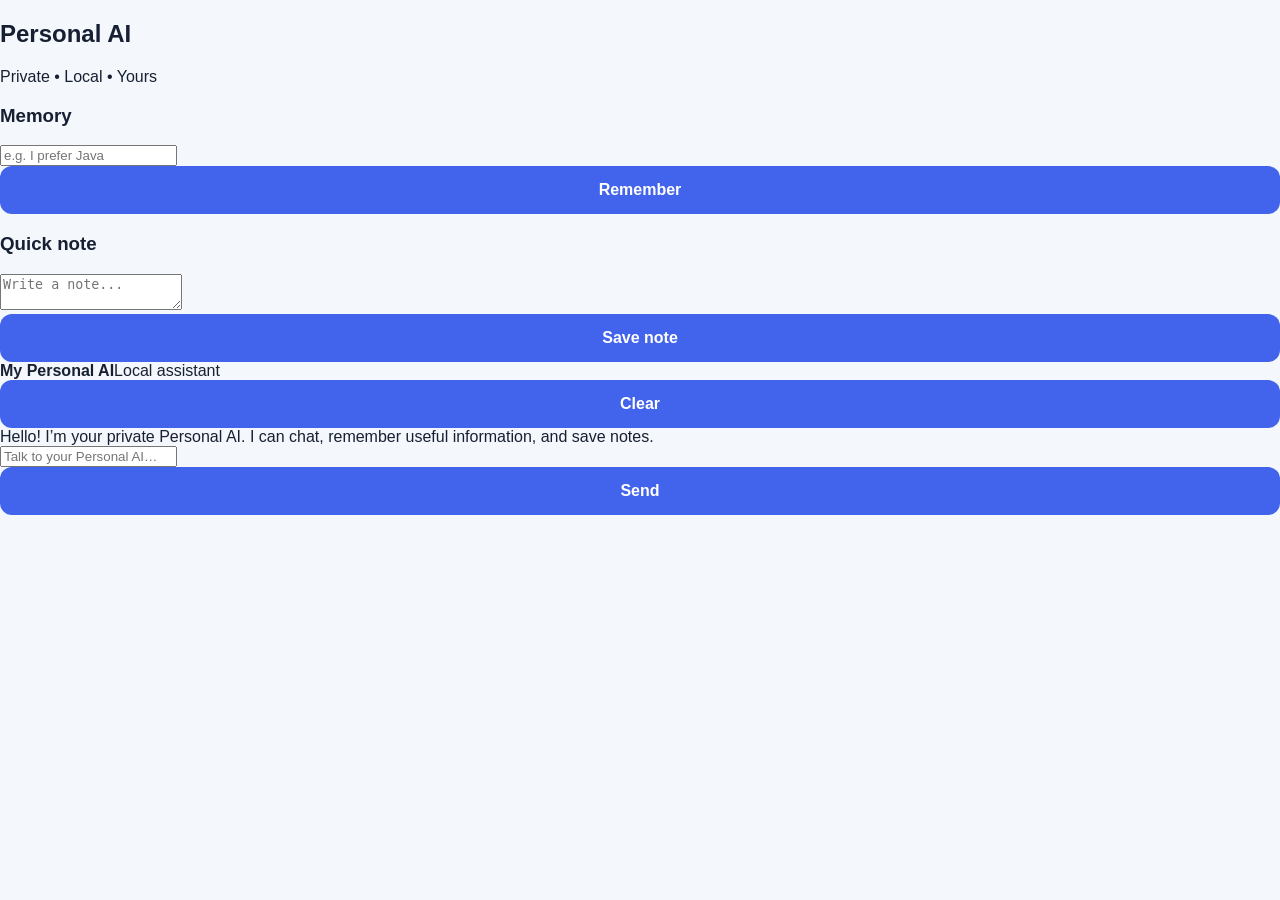
==== personal-ai/index.html @ 16a6fbac "Add Personal AI project: personal-ai/index.html" ====
<!doctype html><html lang='en'><head><meta charset='utf-8'><meta name='viewport' content='width=device-width,initial-scale=1'><title>Personal AI</title><link rel='stylesheet' href='/static/style.css'></head>
<body><div class='app'><aside><h1>Personal AI</h1><p class='muted'>Private • Local • Yours</p><section><h3>Memory</h3><input id='memoryInput' placeholder='e.g. I prefer Java'><button onclick='saveMemory()'>Remember</button><div id='memoryList'></div></section><section><h3>Quick note</h3><textarea id='noteInput' placeholder='Write a note...'></textarea><button onclick='saveNote()'>Save note</button></section></aside>
<main><header><div><strong>My Personal AI</strong><span id='status'>Local assistant</span></div><button class='ghost' onclick='clearChat()'>Clear</button></header><div id='chat'></div><form id='form'><input id='message' autocomplete='off' placeholder='Talk to your Personal AI…' required><button>Send</button></form></main></div>
<script>
const chat=document.getElementById('chat'),status=document.getElementById('status');
function add(role,text){const el=document.createElement('div');el.className='bubble '+role;el.textContent=text;chat.appendChild(el);chat.scrollTop=chat.scrollHeight;}
async function send(e){e.preventDefault();const input=document.getElementById('message'),msg=input.value.trim();if(!msg)return;add('user',msg);input.value='';add('assistant','Thinking…');const thinking=chat.lastChild;try{const r=await fetch('/api/chat',{method:'POST',headers:{'Content-Type':'application/json'},body:JSON.stringify({message:msg})});const d=await r.json();thinking.textContent=d.reply||d.error;status.textContent=d.local_model?'● Local model online':'● Offline fallback'}catch(err){thinking.textContent='Unable to reach the local server.'}}
async function saveMemory(){const input=document.getElementById('memoryInput'),text=input.value.trim();if(!text)return;await fetch('/api/memory',{method:'POST',headers:{'Content-Type':'application/json'},body:JSON.stringify({text})});input.value='';loadMemory()}
async function loadMemory(){const r=await fetch('/api/memory'),data=await r.json();document.getElementById('memoryList').innerHTML=data.slice(-8).map(m=>'<div class="memory">'+escapeHtml(m.text)+'</div>').join('')}
async function saveNote(){const input=document.getElementById('noteInput'),text=input.value.trim();if(!text)return;await fetch('/api/notes',{method:'POST',headers:{'Content-Type':'application/json'},body:JSON.stringify({text})});input.value=''}
function escapeHtml(s){return s.replace(/[&<>"']/g,c=>({'&':'&amp;','<':'&lt;','>':'&gt;','"':'&quot;',"'":'&#039;'}[c]))} function clearChat(){chat.innerHTML='';add('assistant','Chat cleared. How can I help?')}
document.getElementById('form').addEventListener('submit',send);add('assistant','Hello! I’m your private Personal AI. I can chat, remember useful information, and save notes.');loadMemory();
</script></body></html>
---- static/style.css ----
*{box-sizing:border-box}body{margin:0;font-family:Inter,Arial,sans-serif;background:#f4f7fb;color:#172033}.container{width:min(1000px,92%);margin:0 auto;padding:55px 0}.hero{text-align:center;margin-bottom:30px}.hero h1{font-size:48px;margin:12px 0}.hero h1 span{color:#4263eb}.hero p{color:#667085;font-size:18px}.badge{display:inline-block!important;padding:7px 12px;border-radius:999px;background:#e9efff;color:#4263eb!important;font-size:12px!important;font-weight:800;letter-spacing:.08em}.card{background:#fff;border-radius:22px;padding:28px;box-shadow:0 12px 35px rgba(20,30,60,.08);margin-bottom:22px}.card h2{margin-top:0}.hint{color:#667085}.grid{display:grid;grid-template-columns:repeat(2,1fr);gap:18px;margin:25px 0}.grid label{font-weight:700;display:flex;flex-direction:column;gap:8px}.grid select{padding:12px;border:1px solid #d8deea;border-radius:10px;background:#fff;font-size:15px}button{width:100%;border:0;border-radius:12px;padding:15px;background:#4263eb;color:white;font-size:16px;font-weight:800;cursor:pointer}.result-grid{display:grid;grid-template-columns:1fr 1fr;gap:22px}.result-grid .full{grid-column:1/-1}li{margin:10px 0;color:#475467}.back{display:inline-block;text-decoration:none;color:#4263eb;font-weight:800}@media(max-width:700px){.grid,.result-grid{grid-template-columns:1fr}.result-grid .full{grid-column:auto}.hero h1{font-size:38px}}
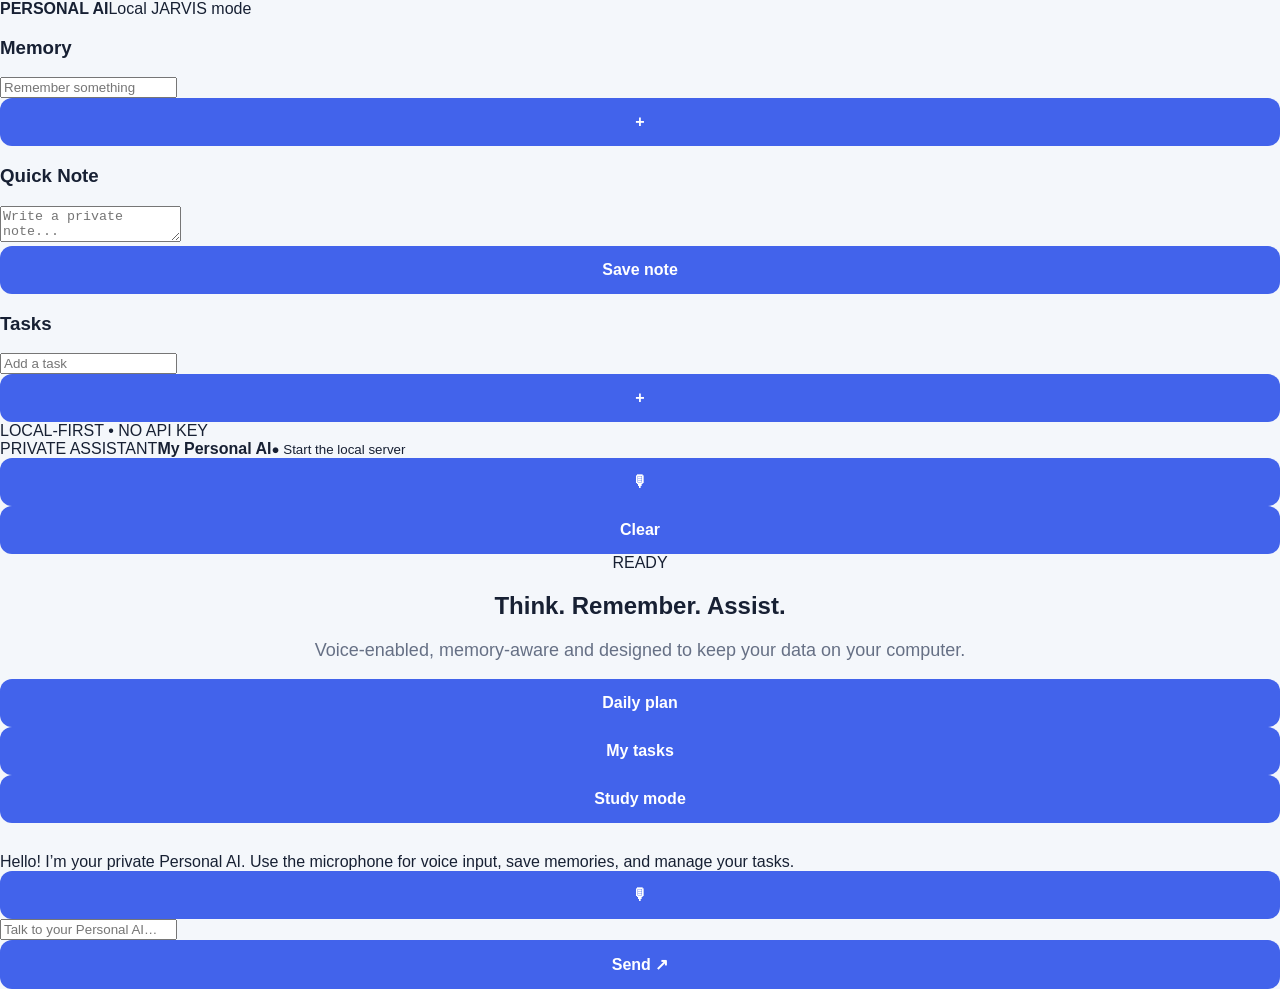
==== commit 6a8a9e47: "Upgrade Personal AI to local JARVIS assistant" ====
--- a/personal-ai/index.html
+++ b/personal-ai/index.html
@@ -1,13 +1,39 @@
-<!doctype html><html lang='en'><head><meta charset='utf-8'><meta name='viewport' content='width=device-width,initial-scale=1'><title>Personal AI</title><link rel='stylesheet' href='/static/style.css'></head>
-<body><div class='app'><aside><h1>Personal AI</h1><p class='muted'>Private • Local • Yours</p><section><h3>Memory</h3><input id='memoryInput' placeholder='e.g. I prefer Java'><button onclick='saveMemory()'>Remember</button><div id='memoryList'></div></section><section><h3>Quick note</h3><textarea id='noteInput' placeholder='Write a note...'></textarea><button onclick='saveNote()'>Save note</button></section></aside>
-<main><header><div><strong>My Personal AI</strong><span id='status'>Local assistant</span></div><button class='ghost' onclick='clearChat()'>Clear</button></header><div id='chat'></div><form id='form'><input id='message' autocomplete='off' placeholder='Talk to your Personal AI…' required><button>Send</button></form></main></div>
+<!doctype html>
+<html lang="en"><head><meta charset="utf-8"><meta name="viewport" content="width=device-width,initial-scale=1">
+<title>Personal AI • JARVIS Local</title><link rel="stylesheet" href="/static/style.css"></head>
+<body>
+<div class="shell">
+<aside class="side">
+  <div class="brand"><div class="mini-orb"></div><div><b>PERSONAL AI</b><span>Local JARVIS mode</span></div></div>
+  <div class="panel">
+    <h3>Memory</h3><div class="row"><input id="memoryInput" placeholder="Remember something"><button onclick="saveMemory()">+</button></div><div id="memoryList"></div>
+  </div>
+  <div class="panel"><h3>Quick Note</h3><textarea id="noteInput" placeholder="Write a private note..."></textarea><button class="wide" onclick="saveNote()">Save note</button></div>
+  <div class="panel"><h3>Tasks</h3><div class="row"><input id="taskInput" placeholder="Add a task"><button onclick="addTask()">+</button></div><div id="taskList"></div></div>
+  <div class="side-foot">LOCAL-FIRST • NO API KEY</div>
+</aside>
+<main>
+<header><div><span class="eyebrow">PRIVATE ASSISTANT</span><strong>My Personal AI</strong><small id="status">Checking local model…</small></div><div class="head-actions"><button class="icon" onclick="toggleVoice()" title="Voice">🎙</button><button class="ghost" onclick="clearChat()">Clear</button></div></header>
+<section class="hero"><div class="orb-wrap"><div class="orb"><div class="orb-core"></div></div></div><div><span class="eyebrow">READY</span><h2>Think. Remember. Assist.</h2><p>Voice-enabled, memory-aware and designed to keep your data on your computer.</p><div class="chips"><button onclick="quick('What should I work on today?')">Daily plan</button><button onclick="quick('Summarize my open tasks.')">My tasks</button><button onclick="quick('Give me a study plan for today.')">Study mode</button></div></div></section>
+<div id="chat"></div>
+<form id="form"><button type="button" class="mic" onclick="toggleVoice()">🎙</button><input id="message" autocomplete="off" placeholder="Talk to your Personal AI…" required><button class="send">Send ↗</button></form>
+</main></div>
 <script>
 const chat=document.getElementById('chat'),status=document.getElementById('status');
-function add(role,text){const el=document.createElement('div');el.className='bubble '+role;el.textContent=text;chat.appendChild(el);chat.scrollTop=chat.scrollHeight;}
-async function send(e){e.preventDefault();const input=document.getElementById('message'),msg=input.value.trim();if(!msg)return;add('user',msg);input.value='';add('assistant','Thinking…');const thinking=chat.lastChild;try{const r=await fetch('/api/chat',{method:'POST',headers:{'Content-Type':'application/json'},body:JSON.stringify({message:msg})});const d=await r.json();thinking.textContent=d.reply||d.error;status.textContent=d.local_model?'● Local model online':'● Offline fallback'}catch(err){thinking.textContent='Unable to reach the local server.'}}
-async function saveMemory(){const input=document.getElementById('memoryInput'),text=input.value.trim();if(!text)return;await fetch('/api/memory',{method:'POST',headers:{'Content-Type':'application/json'},body:JSON.stringify({text})});input.value='';loadMemory()}
-async function loadMemory(){const r=await fetch('/api/memory'),data=await r.json();document.getElementById('memoryList').innerHTML=data.slice(-8).map(m=>'<div class="memory">'+escapeHtml(m.text)+'</div>').join('')}
-async function saveNote(){const input=document.getElementById('noteInput'),text=input.value.trim();if(!text)return;await fetch('/api/notes',{method:'POST',headers:{'Content-Type':'application/json'},body:JSON.stringify({text})});input.value=''}
-function escapeHtml(s){return s.replace(/[&<>"']/g,c=>({'&':'&amp;','<':'&lt;','>':'&gt;','"':'&quot;',"'":'&#039;'}[c]))} function clearChat(){chat.innerHTML='';add('assistant','Chat cleared. How can I help?')}
-document.getElementById('form').addEventListener('submit',send);add('assistant','Hello! I’m your private Personal AI. I can chat, remember useful information, and save notes.');loadMemory();
-</script></body></html>+let listening=false,recognition=null;
+function add(role,text){const el=document.createElement('div');el.className='bubble '+role;el.textContent=text;chat.appendChild(el);chat.scrollTop=chat.scrollHeight;if(role==='assistant'&&window.speechSynthesis&&localStorage.getItem('voice')==='on') speak(text);}
+function speak(text){speechSynthesis.cancel();const u=new SpeechSynthesisUtterance(text);u.rate=.98;speechSynthesis.speak(u);}
+function quick(t){document.getElementById('message').value=t;document.getElementById('form').requestSubmit();}
+async function send(e){e.preventDefault();const input=document.getElementById('message'),msg=input.value.trim();if(!msg)return;add('user',msg);input.value='';add('assistant','Thinking…');const thinking=chat.lastChild;try{const r=await fetch('/api/chat',{method:'POST',headers:{'Content-Type':'application/json'},body:JSON.stringify({message:msg})});const d=await r.json();thinking.textContent=d.reply||d.error;status.textContent=d.local_model?'● Ollama online • '+d.model:'● Offline fallback • UI still works';}catch(err){thinking.textContent='Local server is unavailable. Run python app.py.';status.textContent='● Server offline';}}
+function toggleVoice(){if(!('webkitSpeechRecognition'in window||'SpeechRecognition'in window)){alert('Speech recognition is not supported in this browser. Try Chrome or Edge.');return;}if(listening){recognition.stop();return;}const SR=window.SpeechRecognition||window.webkitSpeechRecognition;recognition=new SR();recognition.lang='en-IN';recognition.interimResults=false;recognition.onstart=()=>{listening=true;status.textContent='● Listening…';};recognition.onresult=e=>{document.getElementById('message').value=e.results[0][0].transcript;document.getElementById('form').requestSubmit();};recognition.onend=()=>{listening=false;checkHealth();};recognition.start();}
+async function saveMemory(){const i=document.getElementById('memoryInput'),text=i.value.trim();if(!text)return;await fetch('/api/memory',{method:'POST',headers:{'Content-Type':'application/json'},body:JSON.stringify({text})});i.value='';loadMemory();}
+async function loadMemory(){const r=await fetch('/api/memory'),data=await r.json();document.getElementById('memoryList').innerHTML=data.slice(-8).map(m=>'<div class="memory">'+escapeHtml(m.text)+'</div>').join('');}
+async function saveNote(){const i=document.getElementById('noteInput'),text=i.value.trim();if(!text)return;await fetch('/api/notes',{method:'POST',headers:{'Content-Type':'application/json'},body:JSON.stringify({text})});i.value='';}
+async function addTask(){const i=document.getElementById('taskInput'),title=i.value.trim();if(!title)return;await fetch('/api/tasks',{method:'POST',headers:{'Content-Type':'application/json'},body:JSON.stringify({title})});i.value='';loadTasks();}
+async function loadTasks(){const r=await fetch('/api/tasks'),data=await r.json();document.getElementById('taskList').innerHTML=data.slice(-8).reverse().map(t=>'<div class="task '+(t.done?'done':'')+'" onclick="toggleTask('+t.id+','+(!t.done)+')"><span>◉</span>'+escapeHtml(t.title)+'</div>').join('');}
+async function toggleTask(id,done){await fetch('/api/tasks',{method:'PATCH',headers:{'Content-Type':'application/json'},body:JSON.stringify({id,done})});loadTasks();}
+function escapeHtml(s){return s.replace(/[&<>"']/g,c=>({'&':'&amp;','<':'&lt;','>':'&gt;','"':'&quot;',"'":'&#039;'}[c]));}
+function clearChat(){chat.innerHTML='';add('assistant','Chat cleared. What would you like to do?');}
+async function checkHealth(){try{const r=await fetch('/api/health');const d=await r.json();status.textContent=d.ollama?'● Ollama online • '+d.model:'● Offline mode • local features ready';}catch(e){status.textContent='● Start the local server';}}
+document.getElementById('form').addEventListener('submit',send);localStorage.setItem('voice','on');add('assistant','Hello! I’m your private Personal AI. Use the microphone for voice input, save memories, and manage your tasks.');loadMemory();loadTasks();checkHealth();
+</script></body></html>
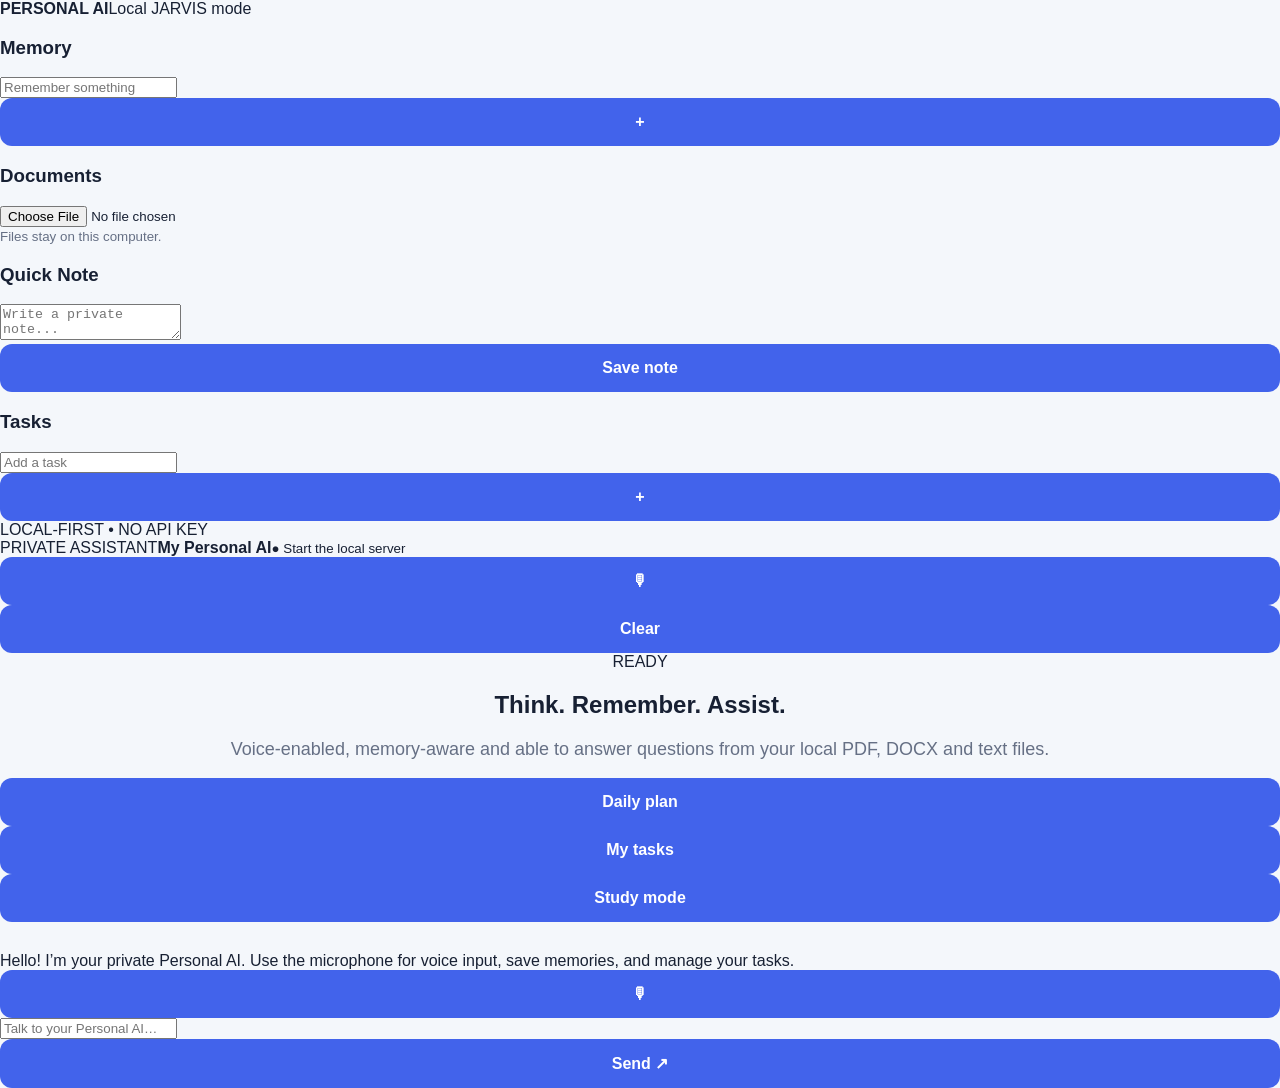
==== commit 5a9b7f83: "Add local document upload and chat sources" ====
--- a/personal-ai/index.html
+++ b/personal-ai/index.html
@@ -8,13 +8,13 @@
   <div class="panel">
     <h3>Memory</h3><div class="row"><input id="memoryInput" placeholder="Remember something"><button onclick="saveMemory()">+</button></div><div id="memoryList"></div>
   </div>
-  <div class="panel"><h3>Quick Note</h3><textarea id="noteInput" placeholder="Write a private note..."></textarea><button class="wide" onclick="saveNote()">Save note</button></div>
+  <div class="panel"><h3>Documents</h3><input id="docInput" type="file" accept=".pdf,.docx,.txt,.md,.csv" onchange="uploadDoc()"><div id="docList"></div><small class="hint">Files stay on this computer.</small></div><div class="panel"><h3>Quick Note</h3><textarea id="noteInput" placeholder="Write a private note..."></textarea><button class="wide" onclick="saveNote()">Save note</button></div>
   <div class="panel"><h3>Tasks</h3><div class="row"><input id="taskInput" placeholder="Add a task"><button onclick="addTask()">+</button></div><div id="taskList"></div></div>
   <div class="side-foot">LOCAL-FIRST • NO API KEY</div>
 </aside>
 <main>
 <header><div><span class="eyebrow">PRIVATE ASSISTANT</span><strong>My Personal AI</strong><small id="status">Checking local model…</small></div><div class="head-actions"><button class="icon" onclick="toggleVoice()" title="Voice">🎙</button><button class="ghost" onclick="clearChat()">Clear</button></div></header>
-<section class="hero"><div class="orb-wrap"><div class="orb"><div class="orb-core"></div></div></div><div><span class="eyebrow">READY</span><h2>Think. Remember. Assist.</h2><p>Voice-enabled, memory-aware and designed to keep your data on your computer.</p><div class="chips"><button onclick="quick('What should I work on today?')">Daily plan</button><button onclick="quick('Summarize my open tasks.')">My tasks</button><button onclick="quick('Give me a study plan for today.')">Study mode</button></div></div></section>
+<section class="hero"><div class="orb-wrap"><div class="orb"><div class="orb-core"></div></div></div><div><span class="eyebrow">READY</span><h2>Think. Remember. Assist.</h2><p>Voice-enabled, memory-aware and able to answer questions from your local PDF, DOCX and text files.</p><div class="chips"><button onclick="quick('What should I work on today?')">Daily plan</button><button onclick="quick('Summarize my open tasks.')">My tasks</button><button onclick="quick('Give me a study plan for today.')">Study mode</button></div></div></section>
 <div id="chat"></div>
 <form id="form"><button type="button" class="mic" onclick="toggleVoice()">🎙</button><input id="message" autocomplete="off" placeholder="Talk to your Personal AI…" required><button class="send">Send ↗</button></form>
 </main></div>
@@ -24,10 +24,12 @@
 function add(role,text){const el=document.createElement('div');el.className='bubble '+role;el.textContent=text;chat.appendChild(el);chat.scrollTop=chat.scrollHeight;if(role==='assistant'&&window.speechSynthesis&&localStorage.getItem('voice')==='on') speak(text);}
 function speak(text){speechSynthesis.cancel();const u=new SpeechSynthesisUtterance(text);u.rate=.98;speechSynthesis.speak(u);}
 function quick(t){document.getElementById('message').value=t;document.getElementById('form').requestSubmit();}
-async function send(e){e.preventDefault();const input=document.getElementById('message'),msg=input.value.trim();if(!msg)return;add('user',msg);input.value='';add('assistant','Thinking…');const thinking=chat.lastChild;try{const r=await fetch('/api/chat',{method:'POST',headers:{'Content-Type':'application/json'},body:JSON.stringify({message:msg})});const d=await r.json();thinking.textContent=d.reply||d.error;status.textContent=d.local_model?'● Ollama online • '+d.model:'● Offline fallback • UI still works';}catch(err){thinking.textContent='Local server is unavailable. Run python app.py.';status.textContent='● Server offline';}}
+async function send(e){e.preventDefault();const input=document.getElementById('message'),msg=input.value.trim();if(!msg)return;add('user',msg);input.value='';add('assistant','Thinking…');const thinking=chat.lastChild;try{const r=await fetch('/api/chat',{method:'POST',headers:{'Content-Type':'application/json'},body:JSON.stringify({message:msg})});const d=await r.json();thinking.textContent=d.reply||d.error;if(d.sources?.length)thinking.textContent+='\n\nSources: '+d.sources.map(s=>s.name).join(', ');status.textContent=d.local_model?'● Ollama online • '+d.model:'● Offline fallback • UI still works';}catch(err){thinking.textContent='Local server is unavailable. Run python app.py.';status.textContent='● Server offline';}}
 function toggleVoice(){if(!('webkitSpeechRecognition'in window||'SpeechRecognition'in window)){alert('Speech recognition is not supported in this browser. Try Chrome or Edge.');return;}if(listening){recognition.stop();return;}const SR=window.SpeechRecognition||window.webkitSpeechRecognition;recognition=new SR();recognition.lang='en-IN';recognition.interimResults=false;recognition.onstart=()=>{listening=true;status.textContent='● Listening…';};recognition.onresult=e=>{document.getElementById('message').value=e.results[0][0].transcript;document.getElementById('form').requestSubmit();};recognition.onend=()=>{listening=false;checkHealth();};recognition.start();}
 async function saveMemory(){const i=document.getElementById('memoryInput'),text=i.value.trim();if(!text)return;await fetch('/api/memory',{method:'POST',headers:{'Content-Type':'application/json'},body:JSON.stringify({text})});i.value='';loadMemory();}
 async function loadMemory(){const r=await fetch('/api/memory'),data=await r.json();document.getElementById('memoryList').innerHTML=data.slice(-8).map(m=>'<div class="memory">'+escapeHtml(m.text)+'</div>').join('');}
+async function uploadDoc(){const input=document.getElementById('docInput');if(!input.files[0])return;const fd=new FormData();fd.append('file',input.files[0]);status.textContent='● Reading document locally…';try{const r=await fetch('/api/documents',{method:'POST',body:fd}),d=await r.json();if(!r.ok)throw new Error(d.error);input.value='';loadDocs();status.textContent='● Document indexed locally';add('assistant','Document indexed: '+d.name+' ('+d.chunks+' local chunks). You can now ask questions about it.')}catch(e){status.textContent='● Document error';alert(e.message)}}
+async function loadDocs(){const r=await fetch('/api/documents'),data=await r.json();document.getElementById('docList').innerHTML=data.slice(-6).reverse().map(d=>'<div class="doc">📄 '+escapeHtml(d.name)+' <span>'+d.chunks+'c</span></div>').join('')}
 async function saveNote(){const i=document.getElementById('noteInput'),text=i.value.trim();if(!text)return;await fetch('/api/notes',{method:'POST',headers:{'Content-Type':'application/json'},body:JSON.stringify({text})});i.value='';}
 async function addTask(){const i=document.getElementById('taskInput'),title=i.value.trim();if(!title)return;await fetch('/api/tasks',{method:'POST',headers:{'Content-Type':'application/json'},body:JSON.stringify({title})});i.value='';loadTasks();}
 async function loadTasks(){const r=await fetch('/api/tasks'),data=await r.json();document.getElementById('taskList').innerHTML=data.slice(-8).reverse().map(t=>'<div class="task '+(t.done?'done':'')+'" onclick="toggleTask('+t.id+','+(!t.done)+')"><span>◉</span>'+escapeHtml(t.title)+'</div>').join('');}
@@ -35,5 +37,5 @@
 function escapeHtml(s){return s.replace(/[&<>"']/g,c=>({'&':'&amp;','<':'&lt;','>':'&gt;','"':'&quot;',"'":'&#039;'}[c]));}
 function clearChat(){chat.innerHTML='';add('assistant','Chat cleared. What would you like to do?');}
 async function checkHealth(){try{const r=await fetch('/api/health');const d=await r.json();status.textContent=d.ollama?'● Ollama online • '+d.model:'● Offline mode • local features ready';}catch(e){status.textContent='● Start the local server';}}
-document.getElementById('form').addEventListener('submit',send);localStorage.setItem('voice','on');add('assistant','Hello! I’m your private Personal AI. Use the microphone for voice input, save memories, and manage your tasks.');loadMemory();loadTasks();checkHealth();
+document.getElementById('form').addEventListener('submit',send);localStorage.setItem('voice','on');add('assistant','Hello! I’m your private Personal AI. Use the microphone for voice input, save memories, and manage your tasks.');loadMemory();loadTasks();loadDocs();checkHealth();
 </script></body></html>
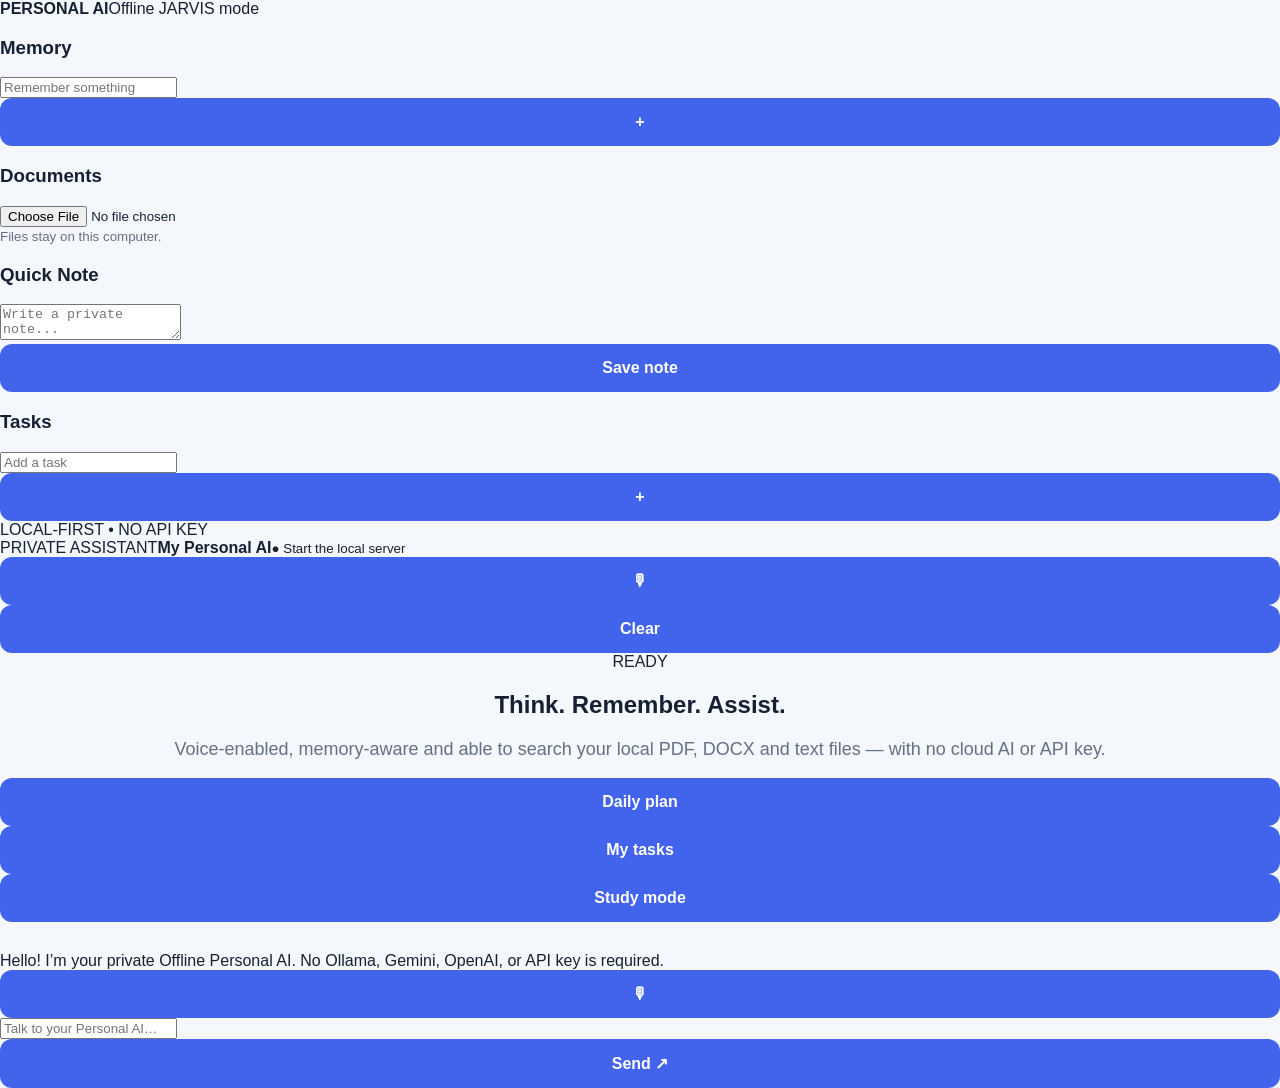
==== commit 579635d0: "Update UI for offline AI engine" ====
--- a/personal-ai/index.html
+++ b/personal-ai/index.html
@@ -4,7 +4,7 @@
 <body>
 <div class="shell">
 <aside class="side">
-  <div class="brand"><div class="mini-orb"></div><div><b>PERSONAL AI</b><span>Local JARVIS mode</span></div></div>
+  <div class="brand"><div class="mini-orb"></div><div><b>PERSONAL AI</b><span>Offline JARVIS mode</span></div></div>
   <div class="panel">
     <h3>Memory</h3><div class="row"><input id="memoryInput" placeholder="Remember something"><button onclick="saveMemory()">+</button></div><div id="memoryList"></div>
   </div>
@@ -13,8 +13,8 @@
   <div class="side-foot">LOCAL-FIRST • NO API KEY</div>
 </aside>
 <main>
-<header><div><span class="eyebrow">PRIVATE ASSISTANT</span><strong>My Personal AI</strong><small id="status">Checking local model…</small></div><div class="head-actions"><button class="icon" onclick="toggleVoice()" title="Voice">🎙</button><button class="ghost" onclick="clearChat()">Clear</button></div></header>
-<section class="hero"><div class="orb-wrap"><div class="orb"><div class="orb-core"></div></div></div><div><span class="eyebrow">READY</span><h2>Think. Remember. Assist.</h2><p>Voice-enabled, memory-aware and able to answer questions from your local PDF, DOCX and text files.</p><div class="chips"><button onclick="quick('What should I work on today?')">Daily plan</button><button onclick="quick('Summarize my open tasks.')">My tasks</button><button onclick="quick('Give me a study plan for today.')">Study mode</button></div></div></section>
+<header><div><span class="eyebrow">PRIVATE ASSISTANT</span><strong>My Personal AI</strong><small id="status">Checking offline engine…</small></div><div class="head-actions"><button class="icon" onclick="toggleVoice()" title="Voice">🎙</button><button class="ghost" onclick="clearChat()">Clear</button></div></header>
+<section class="hero"><div class="orb-wrap"><div class="orb"><div class="orb-core"></div></div></div><div><span class="eyebrow">READY</span><h2>Think. Remember. Assist.</h2><p>Voice-enabled, memory-aware and able to search your local PDF, DOCX and text files — with no cloud AI or API key.</p><div class="chips"><button onclick="quick('What should I work on today?')">Daily plan</button><button onclick="quick('Summarize my open tasks.')">My tasks</button><button onclick="quick('Give me a study plan for today.')">Study mode</button></div></div></section>
 <div id="chat"></div>
 <form id="form"><button type="button" class="mic" onclick="toggleVoice()">🎙</button><input id="message" autocomplete="off" placeholder="Talk to your Personal AI…" required><button class="send">Send ↗</button></form>
 </main></div>
@@ -24,7 +24,7 @@
 function add(role,text){const el=document.createElement('div');el.className='bubble '+role;el.textContent=text;chat.appendChild(el);chat.scrollTop=chat.scrollHeight;if(role==='assistant'&&window.speechSynthesis&&localStorage.getItem('voice')==='on') speak(text);}
 function speak(text){speechSynthesis.cancel();const u=new SpeechSynthesisUtterance(text);u.rate=.98;speechSynthesis.speak(u);}
 function quick(t){document.getElementById('message').value=t;document.getElementById('form').requestSubmit();}
-async function send(e){e.preventDefault();const input=document.getElementById('message'),msg=input.value.trim();if(!msg)return;add('user',msg);input.value='';add('assistant','Thinking…');const thinking=chat.lastChild;try{const r=await fetch('/api/chat',{method:'POST',headers:{'Content-Type':'application/json'},body:JSON.stringify({message:msg})});const d=await r.json();thinking.textContent=d.reply||d.error;if(d.sources?.length)thinking.textContent+='\n\nSources: '+d.sources.map(s=>s.name).join(', ');status.textContent=d.local_model?'● Ollama online • '+d.model:'● Offline fallback • UI still works';}catch(err){thinking.textContent='Local server is unavailable. Run python app.py.';status.textContent='● Server offline';}}
+async function send(e){e.preventDefault();const input=document.getElementById('message'),msg=input.value.trim();if(!msg)return;add('user',msg);input.value='';add('assistant','Thinking…');const thinking=chat.lastChild;try{const r=await fetch('/api/chat',{method:'POST',headers:{'Content-Type':'application/json'},body:JSON.stringify({message:msg})});const d=await r.json();thinking.textContent=d.reply||d.error;if(d.sources?.length)thinking.textContent+='\n\nSources: '+d.sources.map(s=>s.name).join(', ');status.textContent='● Offline AI • '+(d.intent||'ready');}catch(err){thinking.textContent='Local server is unavailable. Run python app.py.';status.textContent='● Server offline';}}
 function toggleVoice(){if(!('webkitSpeechRecognition'in window||'SpeechRecognition'in window)){alert('Speech recognition is not supported in this browser. Try Chrome or Edge.');return;}if(listening){recognition.stop();return;}const SR=window.SpeechRecognition||window.webkitSpeechRecognition;recognition=new SR();recognition.lang='en-IN';recognition.interimResults=false;recognition.onstart=()=>{listening=true;status.textContent='● Listening…';};recognition.onresult=e=>{document.getElementById('message').value=e.results[0][0].transcript;document.getElementById('form').requestSubmit();};recognition.onend=()=>{listening=false;checkHealth();};recognition.start();}
 async function saveMemory(){const i=document.getElementById('memoryInput'),text=i.value.trim();if(!text)return;await fetch('/api/memory',{method:'POST',headers:{'Content-Type':'application/json'},body:JSON.stringify({text})});i.value='';loadMemory();}
 async function loadMemory(){const r=await fetch('/api/memory'),data=await r.json();document.getElementById('memoryList').innerHTML=data.slice(-8).map(m=>'<div class="memory">'+escapeHtml(m.text)+'</div>').join('');}
@@ -36,6 +36,6 @@
 async function toggleTask(id,done){await fetch('/api/tasks',{method:'PATCH',headers:{'Content-Type':'application/json'},body:JSON.stringify({id,done})});loadTasks();}
 function escapeHtml(s){return s.replace(/[&<>"']/g,c=>({'&':'&amp;','<':'&lt;','>':'&gt;','"':'&quot;',"'":'&#039;'}[c]));}
 function clearChat(){chat.innerHTML='';add('assistant','Chat cleared. What would you like to do?');}
-async function checkHealth(){try{const r=await fetch('/api/health');const d=await r.json();status.textContent=d.ollama?'● Ollama online • '+d.model:'● Offline mode • local features ready';}catch(e){status.textContent='● Start the local server';}}
-document.getElementById('form').addEventListener('submit',send);localStorage.setItem('voice','on');add('assistant','Hello! I’m your private Personal AI. Use the microphone for voice input, save memories, and manage your tasks.');loadMemory();loadTasks();loadDocs();checkHealth();
+async function checkHealth(){try{const r=await fetch('/api/health');const d=await r.json();status.textContent=d.offline_ai?'● Offline AI • no API required':'● Local engine';}catch(e){status.textContent='● Start the local server';}}
+document.getElementById('form').addEventListener('submit',send);localStorage.setItem('voice','on');add('assistant','Hello! I’m your private Offline Personal AI. No Ollama, Gemini, OpenAI, or API key is required.');loadMemory();loadTasks();loadDocs();checkHealth();
 </script></body></html>
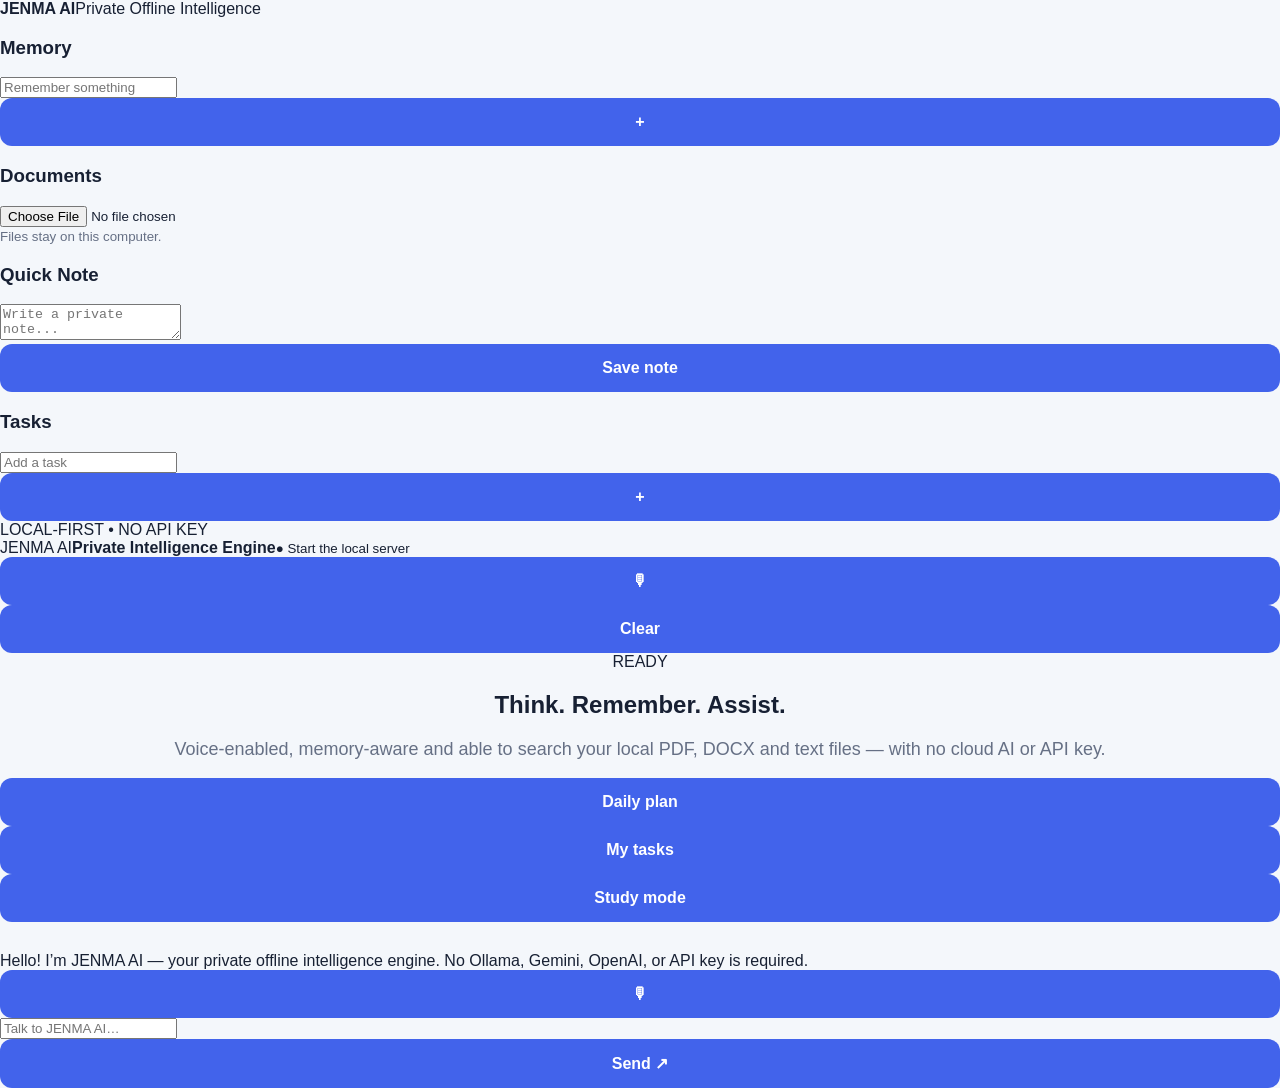
==== commit 4aa90f23: "Brand interface as JENMA AI" ====
--- a/personal-ai/index.html
+++ b/personal-ai/index.html
@@ -1,10 +1,10 @@
 <!doctype html>
 <html lang="en"><head><meta charset="utf-8"><meta name="viewport" content="width=device-width,initial-scale=1">
-<title>Personal AI • JARVIS Local</title><link rel="stylesheet" href="/static/style.css"></head>
+<title>JENMA AI • Private Offline Intelligence</title><link rel="stylesheet" href="/static/style.css"></head>
 <body>
 <div class="shell">
 <aside class="side">
-  <div class="brand"><div class="mini-orb"></div><div><b>PERSONAL AI</b><span>Offline JARVIS mode</span></div></div>
+  <div class="brand"><div class="mini-orb"></div><div><b>JENMA AI</b><span>Private Offline Intelligence</span></div></div>
   <div class="panel">
     <h3>Memory</h3><div class="row"><input id="memoryInput" placeholder="Remember something"><button onclick="saveMemory()">+</button></div><div id="memoryList"></div>
   </div>
@@ -13,10 +13,10 @@
   <div class="side-foot">LOCAL-FIRST • NO API KEY</div>
 </aside>
 <main>
-<header><div><span class="eyebrow">PRIVATE ASSISTANT</span><strong>My Personal AI</strong><small id="status">Checking offline engine…</small></div><div class="head-actions"><button class="icon" onclick="toggleVoice()" title="Voice">🎙</button><button class="ghost" onclick="clearChat()">Clear</button></div></header>
+<header><div><span class="eyebrow">JENMA AI</span><strong>Private Intelligence Engine</strong><small id="status">Checking offline engine…</small></div><div class="head-actions"><button class="icon" onclick="toggleVoice()" title="Voice">🎙</button><button class="ghost" onclick="clearChat()">Clear</button></div></header>
 <section class="hero"><div class="orb-wrap"><div class="orb"><div class="orb-core"></div></div></div><div><span class="eyebrow">READY</span><h2>Think. Remember. Assist.</h2><p>Voice-enabled, memory-aware and able to search your local PDF, DOCX and text files — with no cloud AI or API key.</p><div class="chips"><button onclick="quick('What should I work on today?')">Daily plan</button><button onclick="quick('Summarize my open tasks.')">My tasks</button><button onclick="quick('Give me a study plan for today.')">Study mode</button></div></div></section>
 <div id="chat"></div>
-<form id="form"><button type="button" class="mic" onclick="toggleVoice()">🎙</button><input id="message" autocomplete="off" placeholder="Talk to your Personal AI…" required><button class="send">Send ↗</button></form>
+<form id="form"><button type="button" class="mic" onclick="toggleVoice()">🎙</button><input id="message" autocomplete="off" placeholder="Talk to JENMA AI…" required><button class="send">Send ↗</button></form>
 </main></div>
 <script>
 const chat=document.getElementById('chat'),status=document.getElementById('status');
@@ -37,5 +37,5 @@
 function escapeHtml(s){return s.replace(/[&<>"']/g,c=>({'&':'&amp;','<':'&lt;','>':'&gt;','"':'&quot;',"'":'&#039;'}[c]));}
 function clearChat(){chat.innerHTML='';add('assistant','Chat cleared. What would you like to do?');}
 async function checkHealth(){try{const r=await fetch('/api/health');const d=await r.json();status.textContent=d.offline_ai?'● Offline AI • no API required':'● Local engine';}catch(e){status.textContent='● Start the local server';}}
-document.getElementById('form').addEventListener('submit',send);localStorage.setItem('voice','on');add('assistant','Hello! I’m your private Offline Personal AI. No Ollama, Gemini, OpenAI, or API key is required.');loadMemory();loadTasks();loadDocs();checkHealth();
+document.getElementById('form').addEventListener('submit',send);localStorage.setItem('voice','on');add('assistant','Hello! I’m JENMA AI — your private offline intelligence engine. No Ollama, Gemini, OpenAI, or API key is required.');loadMemory();loadTasks();loadDocs();checkHealth();
 </script></body></html>
